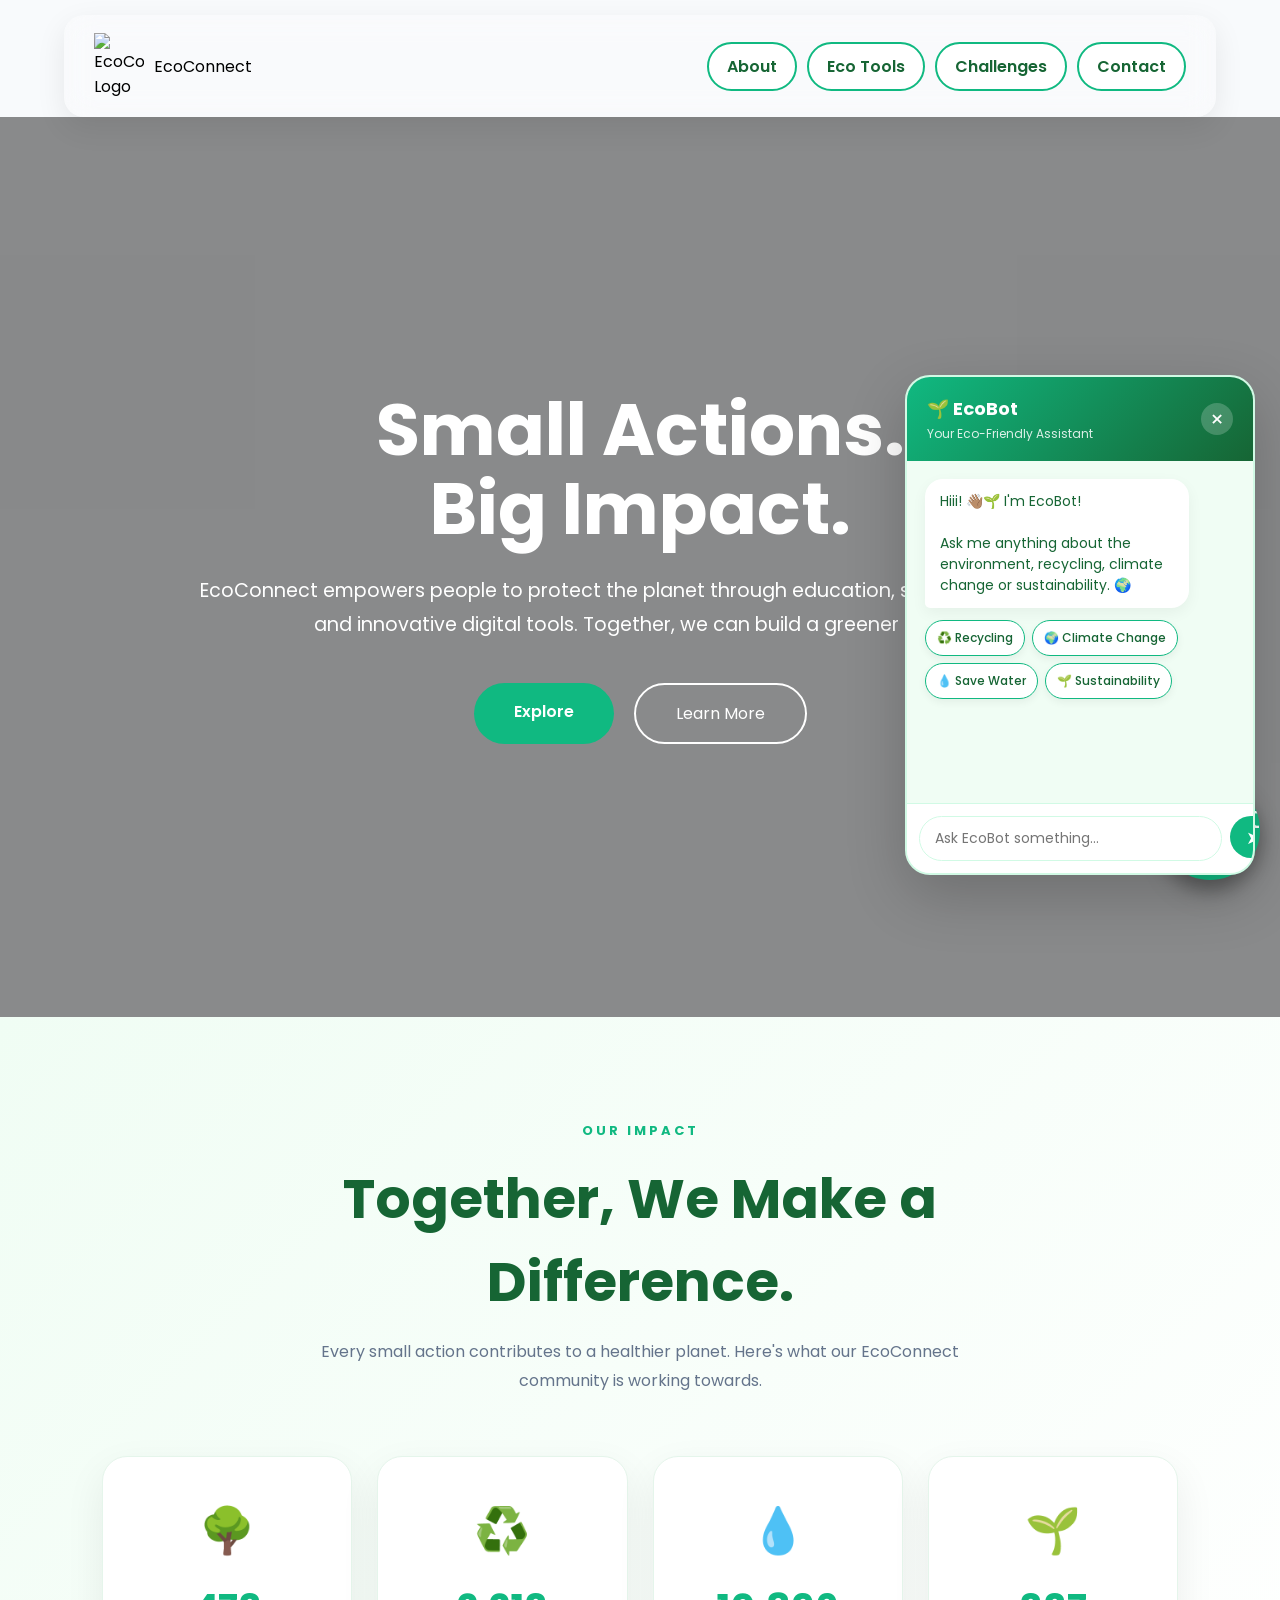
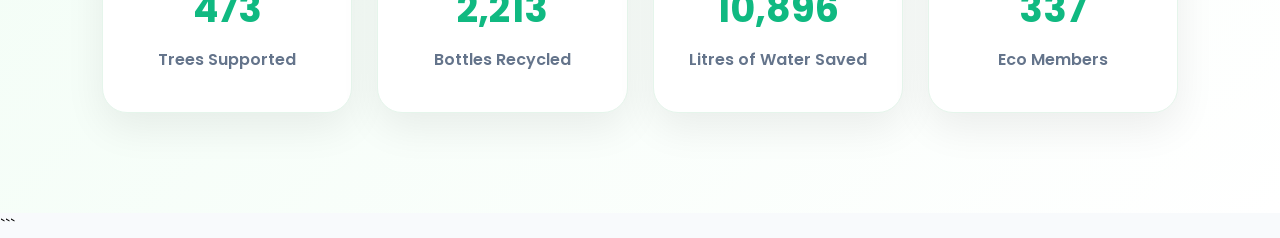
==== index.html @ 52df8b79 "Rename EcoConnect.html to index.html" ====
<!DOCTYPE html>
<html lang="en">

<head>
    <meta charset="UTF-8">
    <meta name="viewport" content="width=device-width, initial-scale=1.0">

    <title>EcoConnect</title>

    <link rel="stylesheet" href="style.css">

    <script src="script.js" defer></script>
    <script src="ecobot.js" defer></script>
</head>


<body>

    <!-- NAVBAR -->
    <nav class="navbar">

        <div class="logo">
            <img src="images/EcoConnect Logo.png" alt="EcoConnect Logo">
            <span>EcoConnect</span>
        </div>

        <ul class="nav-menu">
            <li><a href="about.html">About</a></li>
            <li><a href="tools.html">Eco Tools</a></li>
            <li><a href="challenges.html">Challenges</a></li>
            <li><a href="contact.html">Contact</a></li>
        </ul>

    </nav>


    <!-- HERO SECTION -->
    <section class="hero" id="home">

        <video autoplay muted loop playsinline class="hero-video">
            <source src="videos/nature.mp4" type="video/mp4">
        </video>

        <div class="overlay"></div>


        <div class="hero-content">

            <h1>Small Actions.<br>Big Impact.</h1>

            <p>
                EcoConnect empowers people to protect the planet through
                education, sustainable habits, and innovative digital tools.
                Together, we can build a greener future.
            </p>


            <div class="hero-buttons">

                <a href="tools.html" class="primary-btn">
                    Explore
                </a>

                <a href="about.html" class="secondary-btn">
                    Learn More
                </a>

            </div>

        </div>

    </section>
    <!-- 🌍 OUR IMPACT -->

<section class="impact-section">

    <div class="impact-heading">
        <span>OUR IMPACT</span>
        <h2>Together, We Make a Difference.</h2>
        <p>
            Every small action contributes to a healthier planet.
            Here's what our EcoConnect community is working towards.
        </p>
    </div>

    <div class="impact-grid">

        <div class="impact-card">
            <div class="impact-icon">🌳</div>
            <h3 class="impact-number" data-target="1250">0</h3>
            <p>Trees Supported</p>
        </div>

        <div class="impact-card">
            <div class="impact-icon">♻️</div>
            <h3 class="impact-number" data-target="5840">0</h3>
            <p>Bottles Recycled</p>
        </div>

        <div class="impact-card">
            <div class="impact-icon">💧</div>
           <h3 class="impact-number" data-target="28750">0</h3>
            <p>Litres of Water Saved</p>
        </div>

        <div class="impact-card">
            <div class="impact-icon">🌱</div>
            <h3 class="impact-number" data-target="890">0</h3>
            <p>Eco Members</p>
        </div>

    </div>

</section>


    <!-- 🌱 ECOBOT PET -->

    <img
        src="images/ecobot.png.png"
        alt="EcoBot"
        class="eco-bot-button"
        id="ecoBotButton"
    >


    <!-- 🌱 ECOBOT CHAT -->

    <div class="eco-bot-window" id="ecoBotWindow">

        <div class="eco-bot-header">

            <div>
                <strong>🌱 EcoBot</strong>
                <span>Your Eco-Friendly Assistant</span>
            </div>

            <button id="ecoBotClose">×</button>

        </div>


        <div class="eco-bot-messages" id="ecoBotMessages">

            <div class="bot-message">
                Hiii! 👋🏽🌱 I'm EcoBot!
                <br><br>
                Ask me anything about the environment,
                recycling, climate change or sustainability. 🌍
            </div>


            <!-- QUICK QUESTIONS -->

            <div class="eco-quick-questions">

                <button class="eco-question" data-question="What is recycling?">
                    ♻️ Recycling
                </button>

                <button class="eco-question" data-question="What is climate change?">
                    🌍 Climate Change
                </button>

                <button class="eco-question" data-question="How can I save water?">
                    💧 Save Water
                </button>

                <button class="eco-question" data-question="What is sustainability?">
                    🌱 Sustainability
                </button>

            </div>

        </div>


        <!-- INPUT AREA -->

        <div class="eco-bot-input-area">

            <input
                type="text"
                id="ecoBotInput"
                placeholder="Ask EcoBot something..."
            >

            <button id="ecoBotSend">➤</button>

        </div>

    </div>

<script>
const impactNumbers = document.querySelectorAll(".impact-number");

const impactObserver = new IntersectionObserver((entries, observer) => {

    entries.forEach(entry => {

        if (entry.isIntersecting) {

            const number = entry.target;
            const target = Number(number.dataset.target);
            let current = 0;

            const duration = 1800;
            const startTime = performance.now();

            function countUp(time) {

                const progress = Math.min(
                    (time - startTime) / duration,
                    1
                );

                current = Math.floor(progress * target);

                number.textContent =
                    current.toLocaleString();

                if (progress < 1) {
                    requestAnimationFrame(countUp);
                }

            }

            requestAnimationFrame(countUp);

            observer.unobserve(number);
        }

    });

}, { threshold: 0.5 });

impactNumbers.forEach(number => {
    impactObserver.observe(number);
});
</script>
</body>
</html>
```
---- style.css ----
/* Google Font */
@import url('https://fonts.googleapis.com/css2?family=Poppins:wght@300;400;500;600;700&display=swap');

*{
    margin:0;
    padding:0;
    box-sizing:border-box;
    font-family:'Poppins',sans-serif;
}

body{
    background:#F8FAFC;
}

header{
    width:100%;
    position:fixed;
    top:0;
    left:0;
    z-index:1000;
}

.navbar{
    width:90%;
    margin:auto;
    display:flex;
    justify-content:space-between;
    align-items:center;
    padding:18px 0;

    background:rgba(255,255,255,.15);
    backdrop-filter:blur(15px);

    border-radius:20px;
    margin-top:15px;

    padding-left:30px;
    padding-right:30px;

    box-shadow:0 10px 30px rgba(0,0,0,.08);
}

.logo{
    display:flex;
    align-items:center;
    gap:10px;
}

.logo img{
    width:50px;
}

.logo h2{
    color:#166534;
    font-size:28px;
}

.nav-links{
    display:flex;
    gap:35px;
    list-style:none;
}

.nav-links a{
    text-decoration:none;
    color:#1F2937;
    font-weight:500;
    transition:.3s;
}

.nav-links a:hover{
    color:#10B981;
}

.btn{
    text-decoration:none;
    background:#10B981;
    color:white;
    padding:12px 28px;
    border-radius:50px;
    transition:.3s;
}

.btn:hover{
    background:#166534;
    transform:translateY(-3px);
}
@media(max-width:900px){

.nav-menu{
    display:none;
}

.logo span{
    font-size:1.3rem;
}

.nav-btn{
    padding:10px 18px;
}

}
.hero{

    position:relative;
    height:100vh;
    width:100%;

    display:flex;
    justify-content:center;
    align-items:center;

    overflow:hidden;

}

.hero-video{

    position:absolute;

    top:0;
    left:0;

    width:100%;
    height:100%;

    object-fit:cover;

}

.overlay{

    position:absolute;

    width:100%;
    height:100%;

    background:rgba(0,0,0,.45);

}
.hero-content{

    position:relative;
    z-index:2;

    text-align:center;

    color:white;

    width:80%;
    max-width:900px;

}

.hero-content h1{

    font-size:4.5rem;

    font-weight:700;

    margin-bottom:25px;

    line-height:1.1;

}

.hero-content p{

    font-size:1.2rem;

    line-height:1.8;

    margin-bottom:40px;

}
.hero-buttons{

    display:flex;

    justify-content:center;

    gap:20px;

}

.primary-btn{

    text-decoration:none;

    background:#10B981;

    color:white;

    padding:16px 40px;

    border-radius:50px;

    font-weight:600;

    transition:.3s;

}

.primary-btn:hover{

    background:#166534;

    transform:translateY(-5px);

}

.secondary-btn{

    text-decoration:none;

    border:2px solid white;

    color:white;

    padding:16px 40px;

    border-radius:50px;

    transition:.3s;

}

.secondary-btn:hover{

    background:white;

    color:#166534;

}
@media(max-width:900px){

.hero-content h1{

font-size:3rem;

}

.hero-content p{

font-size:1rem;

}

.hero-buttons{

flex-direction:column;

align-items:center;

}

}
.stats{

    padding:120px 8%;

    background:#F8FAFC;

}

.stats-title{

    text-align:center;

    margin-bottom:70px;

}

.stats-title h2{

    font-size:3rem;

    color:#166534;

}

.stats-title p{

    margin-top:15px;

    color:#555;

    font-size:18px;

}

.stats-container{

    display:grid;

    grid-template-columns:repeat(auto-fit,minmax(250px,1fr));

    gap:30px;

}
.stat-card{

    background:white;

    border-radius:20px;

    padding:45px;

    text-align:center;

    box-shadow:0 15px 40px rgba(0,0,0,.08);

    transition:.4s;

}

.stat-card:hover{

    transform:translateY(-12px);

}

.icon{

    font-size:50px;

    margin-bottom:20px;

}

.stat-card h1{

    color:#10B981;

    font-size:3rem;

}

.stat-card p{

    margin-top:10px;

    color:#666;

}
.about{
    padding:120px 8%;
    background:#ffffff;
}

.about-container{
    display:grid;
    grid-template-columns:1fr 1fr;
    gap:70px;
    align-items:center;
}

.about-image img{
    width:100%;
    border-radius:25px;
    box-shadow:0 20px 40px rgba(0,0,0,.12);
}

.section-tag{
    display:inline-block;
    background:#E8F8EF;
    color:#10B981;
    padding:8px 18px;
    border-radius:30px;
    font-weight:600;
    margin-bottom:20px;
}

.about-content h2{
    font-size:2.8rem;
    color:#166534;
    margin-bottom:20px;
}

.about-content p{
    color:#555;
    line-height:1.9;
    margin-bottom:18px;
    font-size:17px;
}
.about-features{
    display:grid;
    grid-template-columns:repeat(3,1fr);
    gap:20px;
    margin-top:40px;
}

.feature-box{
    background:#F8FAFC;
    padding:30px 20px;
    border-radius:18px;
    text-align:center;
    transition:.4s;
    box-shadow:0 8px 25px rgba(0,0,0,.06);
}

.feature-box:hover{
    transform:translateY(-10px);
    background:#10B981;
    color:white;
}

.feature-box span{
    font-size:40px;
}

.feature-box h4{
    margin:15px 0;
}

.feature-box p{
    font-size:15px;
}
@media(max-width:900px){

.about-container{
    grid-template-columns:1fr;
}

.about-features{
    grid-template-columns:1fr;
}

.about-content h2{
    font-size:2.2rem;
}

}
.services{

    padding:120px 8%;

    background:#F8FAFC;

}

.services-heading{

    text-align:center;

    max-width:700px;

    margin:auto;

    margin-bottom:70px;

}

.services-heading h5{

    color:#10B981;

    letter-spacing:2px;

    margin-bottom:15px;

}

.services-heading h2{

    font-size:2.8rem;

    color:#166534;

    margin-bottom:20px;

}

.services-heading p{

    color:#666;

    line-height:1.8;

}
.services-container{

    display:grid;

    grid-template-columns:repeat(auto-fit,minmax(260px,1fr));

    gap:30px;

}

.service-card{

    background:white;

    padding:40px 30px;

    border-radius:25px;

    text-align:center;

    box-shadow:0 15px 35px rgba(0,0,0,.08);

    transition:.4s;

}

.service-card:hover{

    transform:translateY(-12px);

    background:#10B981;

    color:white;

}

.service-icon{

    font-size:55px;

    margin-bottom:20px;

}

.service-card h3{

    margin-bottom:15px;

}

.service-card p{

    line-height:1.7;

}
.calculator{

    padding:120px 8%;

    background:white;

}

.calculator-title{

    text-align:center;

    margin-bottom:60px;

}

.calculator-title h5{

    color:#10B981;

    letter-spacing:2px;

}

.calculator-title h2{

    color:#166534;

    font-size:2.8rem;

    margin:15px 0;

}

.calculator-title p{

    color:#666;

}
.calculator-box{

    max-width:700px;

    margin:auto;

    background:#F8FAFC;

    padding:45px;

    border-radius:25px;

    box-shadow:0 15px 35px rgba(0,0,0,.08);

}

.calculator-box label{

    display:block;

    margin-top:20px;

    margin-bottom:10px;

    font-weight:600;

}

.calculator-box select{

    width:100%;

    padding:15px;

    border-radius:12px;

    border:1px solid #ddd;

    margin-bottom:15px;

    font-size:16px;

}

.calculator-box button{

    width:100%;

    margin-top:20px;

    padding:16px;

    background:#10B981;

    color:white;

    border:none;

    border-radius:50px;

    font-size:17px;

    cursor:pointer;

}

.calculator-box button:hover{

    background:#166534;

}

#result{

    margin-top:30px;

    text-align:center;

    font-size:22px;

    font-weight:bold;

}
.challenges{

padding:120px 8%;

background:#F8FAFC;

}

.challenge-heading{

text-align:center;

margin-bottom:70px;

}

.challenge-heading h5{

color:#10B981;

letter-spacing:2px;

}

.challenge-heading h2{

font-size:2.8rem;

color:#166534;

margin:15px 0;

}

.challenge-grid{

display:grid;

grid-template-columns:repeat(auto-fit,minmax(280px,1fr));

gap:30px;

}
.challenge-card{

background:white;

padding:35px;

border-radius:25px;

box-shadow:0 15px 35px rgba(0,0,0,.08);

transition:.4s;

text-align:center;

}

.challenge-card:hover{

transform:translateY(-10px);

}

.challenge-card h3{

margin-bottom:20px;

}

.challenge-card p{

margin-bottom:30px;

line-height:1.8;

color:#666;

}

.challenge-card button{

padding:14px 25px;

border:none;

background:#10B981;

color:white;

border-radius:50px;

cursor:pointer;

transition:.3s;

}

.challenge-card button:hover{

background:#166534;

}
.dashboard{

    padding:120px 8%;

    background:#ffffff;

}

.dashboard-title{

    text-align:center;

    margin-bottom:60px;

}

.dashboard-title h5{

    color:#10B981;

    letter-spacing:2px;

}

.dashboard-title h2{

    font-size:2.8rem;

    color:#166534;

    margin:15px 0;

}

.dashboard-title p{

    color:#666;

    max-width:700px;

    margin:auto;

    line-height:1.8;

}

.dashboard-grid{

    display:grid;

    grid-template-columns:repeat(auto-fit,minmax(220px,1fr));

    gap:25px;

    margin-top:60px;

}
.dashboard-card{

    background:#F8FAFC;

    border-radius:20px;

    padding:35px;

    text-align:center;

    box-shadow:0 15px 35px rgba(0,0,0,.08);

    transition:.4s;

}

.dashboard-card:hover{

    transform:translateY(-10px);

}

.dashboard-card h1{

    color:#10B981;

    font-size:3rem;

    margin-top:15px;

}
.progress-section{

    margin-top:70px;

    text-align:center;

}

.progress-bar{

    width:80%;

    max-width:700px;

    margin:30px auto;

    height:20px;

    background:#ddd;

    border-radius:30px;

    overflow:hidden;

}

.progress-fill{

    width:68%;

    height:100%;

    background:linear-gradient(to right,#10B981,#38BDF8);

    border-radius:30px;

}
.recycling{

padding:120px 8%;

background:#F8FAFC;

}

.recycling-title{

text-align:center;

margin-bottom:60px;

}

.recycling-title h5{

color:#10B981;

letter-spacing:2px;

}

.recycling-title h2{

font-size:2.8rem;

color:#166534;

margin:15px 0;

}

.recycling-title p{

color:#666;

max-width:700px;

margin:auto;

line-height:1.8;

}

.recycling-box{

max-width:700px;

margin:auto;

background:white;

padding:40px;

border-radius:25px;

box-shadow:0 15px 35px rgba(0,0,0,.08);

text-align:center;

}

.recycling-box input{

width:100%;

padding:16px;

border-radius:15px;

border:1px solid #ddd;

font-size:16px;

margin-bottom:20px;

}

.recycling-box button{

padding:15px 35px;

background:#10B981;

color:white;

border:none;

border-radius:50px;

cursor:pointer;

font-size:16px;

transition:.3s;

}

.recycling-box button:hover{

background:#166534;

}

#recyclingResult{

margin-top:30px;

font-size:20px;

font-weight:600;

color:#166534;

line-height:1.8;

}
.contact{

padding:120px 8%;

background:white;

}

.contact-title{

text-align:center;

margin-bottom:60px;

}

.contact-title h5{

color:#10B981;

letter-spacing:2px;

}

.contact-title h2{

font-size:2.8rem;

color:#166534;

margin:15px 0;

}

.contact-title p{

color:#666;

max-width:650px;

margin:auto;

}

.contact-container{

display:grid;

grid-template-columns:1fr 1.3fr;

gap:50px;

align-items:start;

margin-top:60px;

}
.contact-info{

background:#10B981;

color:white;

padding:40px;

border-radius:25px;

box-shadow:0 15px 35px rgba(0,0,0,.1);

}

.contact-info h3{

margin-bottom:25px;

}

.contact-info p{

margin:18px 0;

font-size:17px;

}
.contact-form{

display:flex;

flex-direction:column;

gap:20px;

}

.contact-form input,
.contact-form textarea{

padding:18px;

border-radius:15px;

border:1px solid #ddd;

font-size:16px;

outline:none;

}

.contact-form input:focus,
.contact-form textarea:focus{

border:2px solid #10B981;

}

.contact-form button{

padding:18px;

background:#10B981;

color:white;

border:none;

border-radius:50px;

font-size:17px;

cursor:pointer;

transition:.3s;

}

.contact-form button:hover{

background:#166534;

}
@media(max-width:900px){

.contact-container{

grid-template-columns:1fr;

}

}
.back-button{
    padding:30px 8% 0;
}

.back-button a{
    display:inline-flex;
    align-items:center;
    gap:10px;
    text-decoration:none;
    background:#10B981;
    color:white;
    padding:12px 22px;
    border-radius:50px;
    font-weight:600;
    transition:0.3s ease;
}

.back-button a:hover{
    background:#166534;
    transform:translateY(-3px);
}/* 🌱 ECOBOT */

.eco-bot-button {
    position: fixed;
    bottom: 25px;
    right: 25px;
    width: 65px;
    height: 65px;
    border: none;
    border-radius: 50%;
    background: #10B981;
    color: white;
    font-size: 30px;
    display: flex;
    align-items: center;
    justify-content: center;
    cursor: pointer;
    box-shadow: 0 8px 25px rgba(0,0,0,.2);
    z-index: 9999;
    transition: .3s ease;
}

.eco-bot-button:hover {
    background: #166534;
    transform: scale(1.08);
}

.eco-bot-window {
    position: fixed;
    bottom: 105px;
    right: 25px;
    width: 360px;
    max-width: calc(100% - 40px);
    height: 500px;
    background: white;
    border-radius: 25px;
    box-shadow: 0 15px 45px rgba(0,0,0,.2);
    overflow: hidden;
    display: none;
    flex-direction: column;
    z-index: 9998;
}

.eco-bot-header {
    background: #10B981;
    color: white;
    padding: 18px 20px;
    display: flex;
    justify-content: space-between;
    align-items: center;
}

.eco-bot-header strong {
    display: block;
    font-size: 19px;
}

.eco-bot-header span {
    display: block;
    font-size: 12px;
    opacity: .9;
    margin-top: 3px;
}

.eco-bot-header button {
    border: none;
    background: transparent;
    color: white;
    font-size: 28px;
    cursor: pointer;
}

.eco-bot-messages {
    flex: 1;
    padding: 20px;
    overflow-y: auto;
    background: #F8FAFC;
}

.bot-message {
    background: #E8F8EF;
    color: #166534;
    padding: 13px 16px;
    border-radius: 18px 18px 18px 5px;
    max-width: 85%;
    line-height: 1.5;
    font-size: 14px;
    margin-bottom: 15px;
}

.user-message {
    background: #10B981;
    color: white;
    padding: 13px 16px;
    border-radius: 18px 18px 5px 18px;
    max-width: 85%;
    margin-left: auto;
    margin-bottom: 15px;
    line-height: 1.5;
    font-size: 14px;
}

.eco-bot-input-area {
    display: flex;
    gap: 10px;
    padding: 15px;
    border-top: 1px solid #eee;
    background: white;
}

.eco-bot-input-area input {
    flex: 1;
    border: 1px solid #ddd;
    border-radius: 25px;
    padding: 12px 15px;
    outline: none;
    font-family: 'Poppins', sans-serif;
}

.eco-bot-input-area input:focus {
    border-color: #10B981;
}

.eco-bot-input-area button {
    padding: 0 16px;
    border: none;
    border-radius: 25px;
    background: #10B981;
    color: white;
    cursor: pointer;
    font-size: 14px;
}

.eco-bot-input-area button:hover {
    background: #166534;
}


/* 📱 Mobile */
@media (max-width: 600px) {

    .eco-bot-window {
        right: 15px;
        bottom: 90px;
        width: calc(100% - 30px);
        height: 480px;
    }

    .eco-bot-button {
        right: 15px;
        bottom: 15px;
    }

}
/* 🌱 ECOBOT QUICK QUESTION BUTTONS */

.eco-quick-questions {
    display: flex;
    flex-wrap: wrap;
    gap: 8px;
    margin-top: 12px;
    margin-bottom: 10px;
}

.eco-question {
    border: 1px solid #b7e8ce;
    background: white;
    color: #166534;
    padding: 9px 13px;
    border-radius: 20px;
    font-family: 'Poppins', sans-serif;
    font-size: 12px;
    font-weight: 500;
    cursor: pointer;
    box-shadow: 0 3px 8px rgba(0, 0, 0, 0.06);
    transition: all 0.25s ease;
}

.eco-question:hover {
    background: #e8f8ef;
    transform: translateY(-2px);
    box-shadow: 0 5px 12px rgba(16, 185, 129, 0.18);
}

.eco-question:active {
    transform: scale(0.95);
}
/* 🌱 ECOBOT FLOATING PET */

.eco-bot-button {
    position: fixed;
    bottom: 20px;
    right: 20px;

    width: 180px;
    height: 180px;

    object-fit: contain;

    cursor: pointer;
    z-index: 9999;

    animation: ecoFloat 3s ease-in-out infinite;

    filter: drop-shadow(0 12px 10px rgba(0, 0, 0, 0.2));
}

.eco-bot-button:hover {
    transform: scale(1.08);
    animation-play-state: paused;
}

@keyframes ecoFloat {
    0%, 100% {
        transform: translateY(0);
    }

    50% {
        transform: translateY(-14px);
    }
}
/* ═══════════════════════════════
   🌱 ECO TOOLS PAGE
   ═══════════════════════════════ */

.tools-hero {
    min-height: 55vh;
    padding: 150px 8% 80px;
    display: flex;
    align-items: center;
    background:
        linear-gradient(
            135deg,
            #064e3b,
            #10B981
        );
    color: white;
}

.tools-hero h1 {
    font-size: clamp(50px, 7vw, 85px);
    line-height: .95;
    margin: 10px 0 25px;
}

.tools-hero p {
    max-width: 650px;
    line-height: 1.8;
}

.small-title {
    letter-spacing: 3px;
    font-size: 13px;
    font-weight: 700;
}


/* SECTION */

.eco-tools,
.eco-section {
    padding: 90px 8%;
}

.section-heading {
    text-align: center;
    margin-bottom: 45px;
}

.section-heading > p {
    color: #10B981;
    font-size: 12px;
    font-weight: 700;
    letter-spacing: 3px;
}

.section-heading h2 {
    font-size: 42px;
    color: #064e3b;
}


/* TOOL CARDS */

.tools-grid {
    display: grid;
    grid-template-columns: repeat(4, 1fr);
    gap: 22px;
}

.tool-card {
    padding: 30px;
    border-radius: 25px;
    background: white;
    box-shadow: 0 12px 35px rgba(0,0,0,.08);
    transition: .3s ease;
}

.tool-card:hover {
    transform: translateY(-8px);
    box-shadow: 0 20px 45px rgba(16,185,129,.18);
}

.tool-icon {
    font-size: 42px;
    margin-bottom: 15px;
}

.tool-card h3 {
    color: #064e3b;
    font-size: 21px;
}

.tool-card p {
    color: #64748b;
    line-height: 1.7;
    font-size: 14px;
}

.tool-button {
    display: inline-block;
    margin-top: 15px;
    padding: 11px 18px;
    border-radius: 25px;
    background: #10B981;
    color: white;
    text-decoration: none;
    font-size: 13px;
    font-weight: 600;
}


/* CHALLENGES */

.challenge-box {
    max-width: 850px;
    margin: auto;
}

.challenge {
    display: flex;
    align-items: center;
    gap: 20px;
    padding: 22px;
    margin-bottom: 15px;
    border-radius: 20px;
    background: #f0fdf4;
    border: 1px solid #bbf7d0;
}

.challenge > span {
    font-size: 35px;
}

.challenge h3 {
    margin: 0 0 5px;
    color: #166534;
}

.challenge p {
    margin: 0;
    color: #64748b;
}


/* CALCULATOR */

.carbon-section {
    background: #f0fdf4;
}

.calculator {
    max-width: 600px;
    margin: auto;
    padding: 35px;
    background: white;
    border-radius: 25px;
    box-shadow: 0 15px 40px rgba(0,0,0,.08);
}

.calculator label {
    display: block;
    margin-top: 20px;
    margin-bottom: 8px;
    font-weight: 600;
    color: #166534;
}

.calculator input {
    width: 100%;
    box-sizing: border-box;
    padding: 14px;
    border: 1px solid #d1d5db;
    border-radius: 12px;
    outline: none;
}

.calculator input:focus {
    border-color: #10B981;
}

.calculator button {
    width: 100%;
    margin-top: 25px;
    padding: 15px;
    border: none;
    border-radius: 30px;
    background: #10B981;
    color: white;
    font-size: 15px;
    font-weight: 700;
    cursor: pointer;
}

.calculator button:hover {
    background: #166534;
}

.carbon-result {
    margin-top: 25px;
    padding: 20px;
    border-radius: 18px;
    background: #e8f8ef;
    color: #166534;
    text-align: center;
    line-height: 1.6;
}


/* RECYCLING */

.info-grid {
    display: grid;
    grid-template-columns: repeat(4, 1fr);
    gap: 20px;
}

.info-card {
    padding: 25px;
    text-align: center;
    border-radius: 22px;
    background: #f8fafc;
}

.info-card span {
    font-size: 38px;
}

.info-card h3 {
    color: #166534;
}

.info-card p {
    color: #64748b;
    font-size: 14px;
    line-height: 1.6;
}


/* WATER */

.water-tips {
    max-width: 700px;
    margin: auto;
}

.water-tips div {
    padding: 18px 22px;
    margin-bottom: 12px;
    border-radius: 15px;
    background: #eff6ff;
    color: #166534;
    font-weight: 600;
}


/* FOOTER */

footer {
    padding: 45px;
    text-align: center;
    background: #064e3b;
    color: white;
}


/* 📱 MOBILE */

@media (max-width: 900px) {

    .tools-grid,
    .info-grid {
        grid-template-columns: repeat(2, 1fr);
    }

}

@media (max-width: 600px) {

    .tools-grid,
    .info-grid {
        grid-template-columns: 1fr;
    }

    .tools-hero {
        padding: 130px 7% 70px;
    }

    .eco-tools,
    .eco-section {
        padding: 65px 7%;
    }

    .section-heading h2 {
        font-size: 32px;
    }

}
/* 🌱 HOMEPAGE NAV BUTTONS */

.navbar .nav-menu {
    display: flex;
    align-items: center;
    gap: 10px;
    list-style: none;
    margin: 0;
    padding: 0;
}

.navbar .nav-menu li {
    list-style: none;
}

.navbar .nav-menu li a {
    display: inline-block;
    text-decoration: none;
    color: #166534;
    background: white;
    padding: 10px 18px;
    border-radius: 30px;
    font-weight: 600;
    border: 2px solid #10B981;
    transition: all 0.3s ease;
}

.navbar .nav-menu li a:hover {
    background: #10B981;
    color: white;
    transform: translateY(-3px);
    box-shadow: 0 6px 20px rgba(16, 185, 129, 0.35);
}
.navbar {
    position: relative;
    z-index: 1000;
}

.navbar .nav-menu,
.navbar .nav-menu li,
.navbar .nav-menu li a {
    position: relative;
    z-index: 1001;
}
/* 🌍 OUR IMPACT SECTION */

.impact-section {
    padding: 100px 8%;
    background: linear-gradient(135deg, #f0fdf4, #ffffff);
}

.impact-heading {
    text-align: center;
    max-width: 700px;
    margin: 0 auto 60px;
}

.impact-heading span {
    color: #10B981;
    font-size: 13px;
    font-weight: 700;
    letter-spacing: 3px;
}

.impact-heading h2 {
    font-size: clamp(35px, 5vw, 55px);
    color: #166534;
    margin: 15px 0;
}

.impact-heading p {
    color: #64748b;
    line-height: 1.8;
    font-size: 16px;
}

.impact-grid {
    display: grid;
    grid-template-columns: repeat(4, 1fr);
    gap: 25px;
}

.impact-card {
    background: white;
    padding: 40px 25px;
    text-align: center;
    border-radius: 25px;
    box-shadow: 0 15px 40px rgba(0,0,0,.07);
    border: 1px solid #e5f5eb;
    transition: .4s ease;
}

.impact-card:hover {
    transform: translateY(-10px);
    box-shadow: 0 20px 45px rgba(16,185,129,.18);
}

.impact-icon {
    font-size: 45px;
    margin-bottom: 15px;
}

.impact-card h3 {
    font-size: 38px;
    color: #10B981;
    margin: 10px 0;
}

.impact-card p {
    color: #64748b;
    font-weight: 600;
}

/* 📱 MOBILE */

@media (max-width: 900px) {
    .impact-grid {
        grid-template-columns: repeat(2, 1fr);
    }
}

@media (max-width: 600px) {
    .impact-section {
        padding: 70px 7%;
    }

    .impact-grid {
        grid-template-columns: 1fr;
    }
}
/* 🌱 ECObOT POLISH */

.eco-bot-window {
    width: 350px;
    height: 500px;
    position: fixed;
    right: 25px;
    bottom: 25px;

    background: rgba(255, 255, 255, 0.96);
    backdrop-filter: blur(15px);

    border-radius: 25px;
    overflow: hidden;

    box-shadow: 0 20px 60px rgba(0, 0, 0, 0.2);

    display: none;
    flex-direction: column;

    z-index: 10000;

    border: 2px solid #d1fae5;
}


/* 🌿 HEADER */

.eco-bot-header {
    background: linear-gradient(135deg, #10B981, #166534);
    color: white;

    padding: 18px 20px;

    display: flex;
    align-items: center;
    justify-content: space-between;
}

.eco-bot-header strong {
    display: block;
    font-size: 18px;
}

.eco-bot-header span {
    display: block;
    font-size: 12px;
    opacity: 0.85;
    margin-top: 3px;
}

.eco-bot-header button {
    background: rgba(255,255,255,.2);
    border: none;
    color: white;

    width: 32px;
    height: 32px;

    border-radius: 50%;

    font-size: 22px;
    cursor: pointer;

    transition: .2s ease;
}

.eco-bot-header button:hover {
    background: white;
    color: #166534;
}


/* 💬 MESSAGES */

.eco-bot-messages {
    flex: 1;
    padding: 18px;

    overflow-y: auto;

    background: #f0fdf4;
}


/* 🤖 BOT MESSAGE */

.bot-message {
    background: white;
    color: #166534;

    padding: 12px 15px;

    border-radius: 18px 18px 18px 5px;

    margin-bottom: 12px;

    max-width: 85%;

    box-shadow: 0 5px 15px rgba(0,0,0,.05);

    line-height: 1.5;
}


/* 👤 USER MESSAGE */

.user-message {
    background: #10B981;
    color: white;

    padding: 12px 15px;

    border-radius: 18px 18px 5px 18px;

    margin: 10px 0 10px auto;

    max-width: 80%;

    line-height: 1.5;
}


/* ⚡ QUICK QUESTIONS */

.eco-quick-questions {
    display: flex;
    flex-wrap: wrap;
    gap: 7px;
}

.eco-question {
    border: 1px solid #10B981;

    background: white;
    color: #166534;

    padding: 8px 11px;

    border-radius: 20px;

    cursor: pointer;

    font-size: 12px;

    transition: .2s ease;
}

.eco-question:hover {
    background: #10B981;
    color: white;
}


/* ⌨️ INPUT */

.eco-bot-input-area {
    display: flex;
    gap: 8px;

    padding: 12px;

    background: white;

    border-top: 1px solid #d1fae5;
}

.eco-bot-input-area input {
    flex: 1;

    border: 1px solid #d1fae5;

    border-radius: 25px;

    padding: 11px 15px;

    outline: none;

    font-size: 14px;
}

.eco-bot-input-area input:focus {
    border-color: #10B981;
}

.eco-bot-input-area button {
    width: 42px;
    height: 42px;

    border: none;
    border-radius: 50%;

    background: #10B981;
    color: white;

    cursor: pointer;

    font-size: 18px;

    transition: .2s ease;
}

.eco-bot-input-area button:hover {
    background: #166534;
    transform: scale(1.08);
}


/* 📱 MOBILE ECOBOT */

@media (max-width: 600px) {

    .eco-bot-window {
        width: calc(100% - 30px);
        height: 70vh;

        right: 15px;
        bottom: 15px;
    }

}
/* 🌱 ECOBOT PET SIZE FIX */

.eco-bot-button {
    width: 100px;
    height: 100px;
    object-fit: contain;

    position: fixed;
    bottom: 20px;
    right: 20px;

    cursor: pointer;
    z-index: 9999;

    animation: ecoFloat 3s ease-in-out infinite;

    filter: drop-shadow(0 10px 8px rgba(0, 0, 0, 0.2));
}

.eco-bot-button:hover {
    transform: scale(1.08);
    animation-play-state: paused;
}
/* 📱 MOBILE RESPONSIVENESS */

@media (max-width: 700px) {

    /* NAVBAR */
    .navbar {
        padding: 15px 20px;
        flex-direction: column;
        gap: 15px;
    }

    .nav-menu {
        flex-wrap: wrap;
        justify-content: center;
        gap: 7px;
    }

    .nav-menu li a {
        padding: 8px 12px;
        font-size: 12px;
    }


    /* HERO */
    .hero-content {
        width: 90%;
    }

    .hero-content h1 {
        font-size: 45px;
    }

    .hero-content p {
        font-size: 14px;
        line-height: 1.6;
    }


    /* IMPACT */
    .impact-grid {
        grid-template-columns: 1fr;
    }

    .impact-heading h2 {
        font-size: 35px;
    }


    /* ECOBOT */
    .eco-bot-button {
        width: 85px;
        height: 85px;
        right: 12px;
        bottom: 12px;
    }

    .eco-bot-window {
        width: calc(100% - 24px);
        height: 70vh;
        right: 12px;
        bottom: 12px;
    }

}
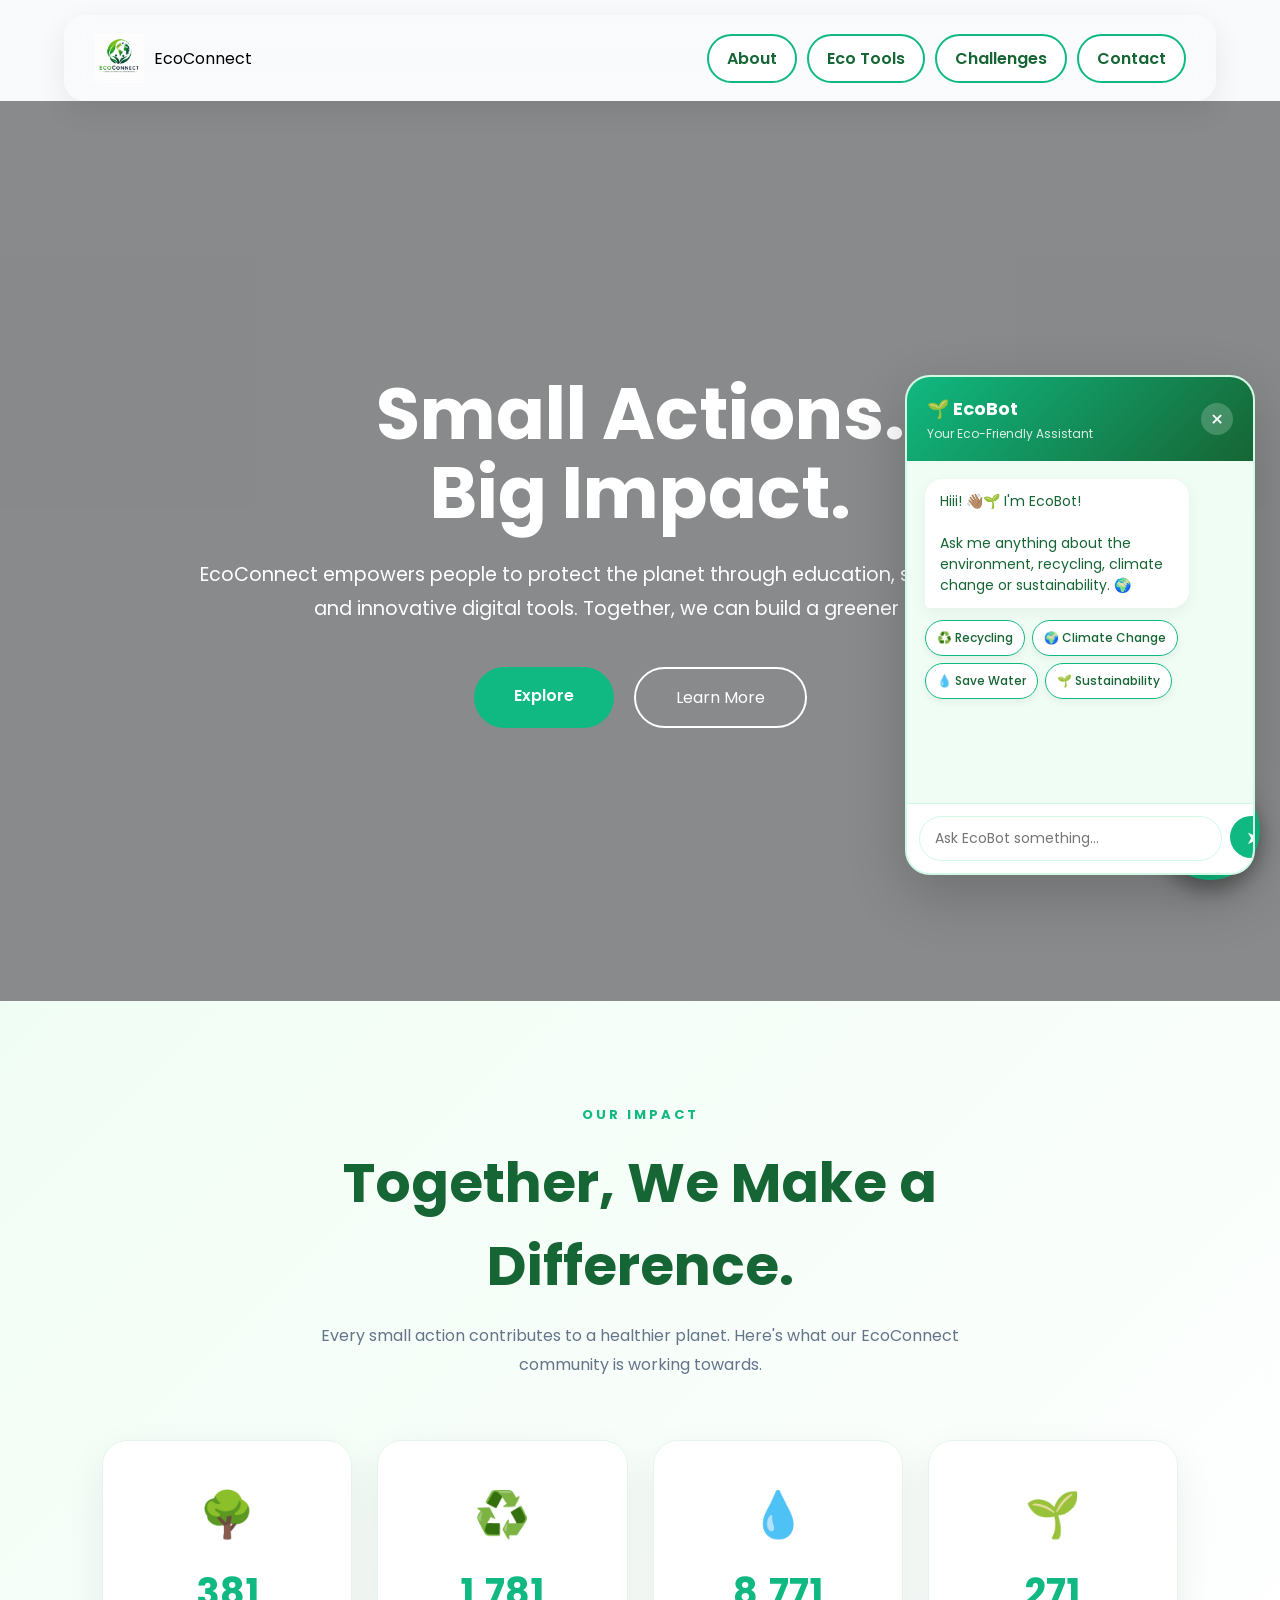
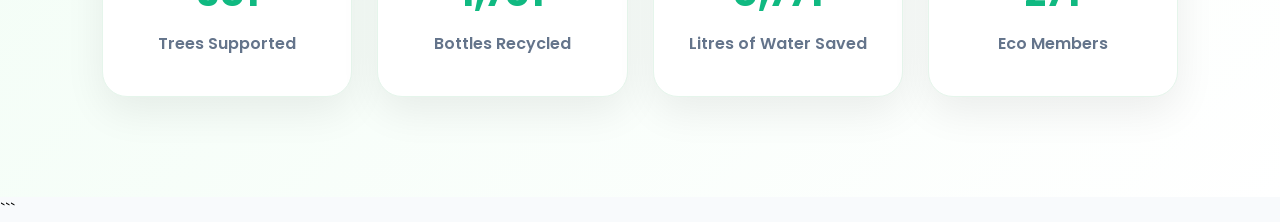
==== commit 29277a64: "Update index.html" ====
--- a/index.html
+++ b/index.html
@@ -20,7 +20,7 @@
     <nav class="navbar">
 
         <div class="logo">
-            <img src="images/EcoConnect Logo.png" alt="EcoConnect Logo">
+            <img src="EcoConnect Logo.png" alt="EcoConnect Logo">
             <span>EcoConnect</span>
         </div>
 
@@ -38,7 +38,7 @@
     <section class="hero" id="home">
 
         <video autoplay muted loop playsinline class="hero-video">
-            <source src="videos/nature.mp4" type="video/mp4">
+            <source src="nature.mp4" type="video/mp4">
         </video>
 
         <div class="overlay"></div>
@@ -117,7 +117,7 @@
     <!-- 🌱 ECOBOT PET -->
 
     <img
-        src="images/ecobot.png.png"
+        src="ecobot.png.png"
         alt="EcoBot"
         class="eco-bot-button"
         id="ecoBotButton"
